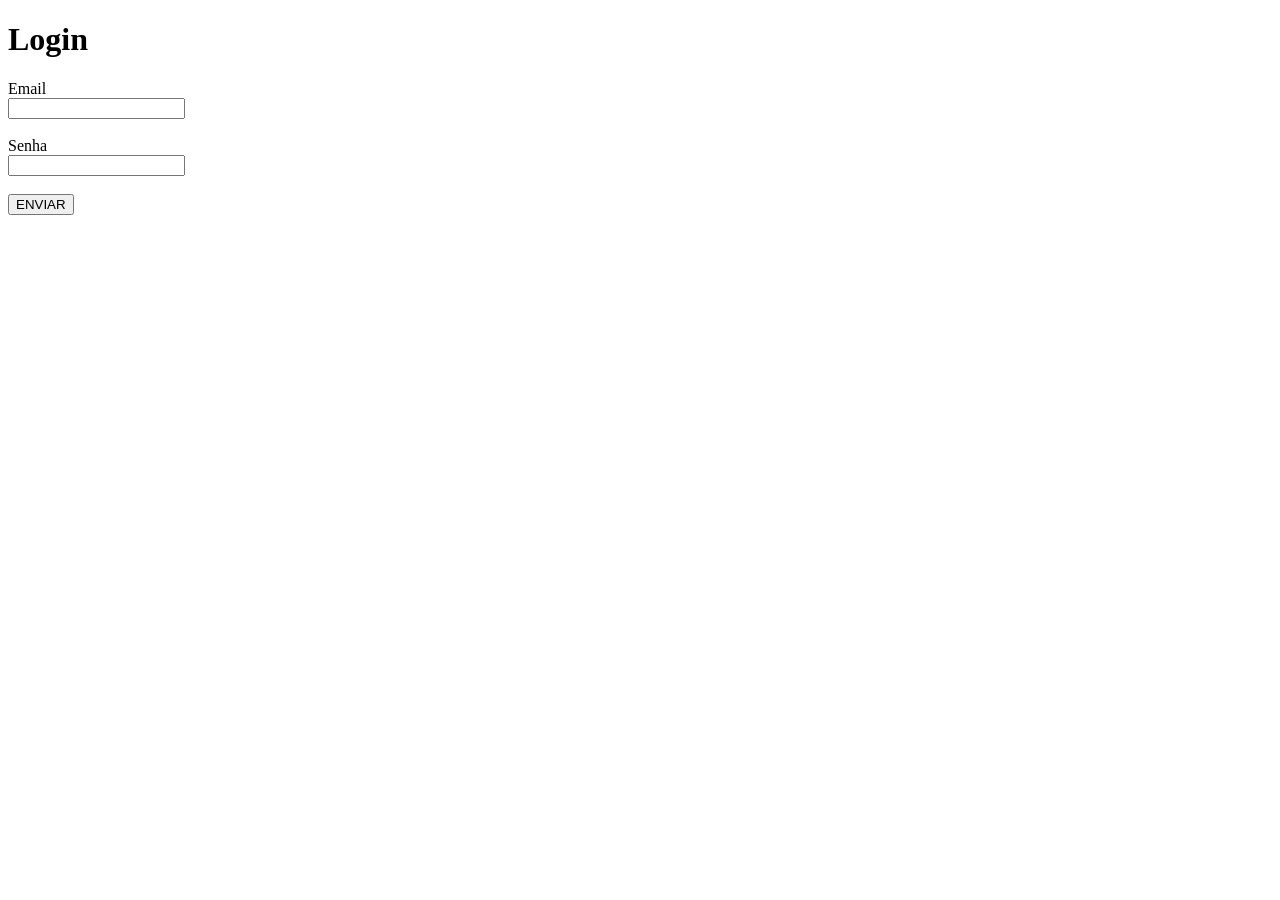
==== view/index.html @ bee3fac4 "Protótipo da função de login" ====
<!DOCTYPE html>
<html lang="en">
<head>
    <meta charset="UTF-8">
    <meta name="viewport" content="width=device-width, initial-scale=1.0">
    <title>Document</title>
</head>
<body>
    <h1>Login</h1>
    <form action="../controller/ControllerAuth.php" method="post">
        <label for="email">Email</label><br>
        <input type="text" name="email"><br>
        <br>
        
        <label for="senha">Senha</label><br>
        <input type="password" name="senha"><br>
        <br>
        <input type="submit" value="ENVIAR">
    </form>
    
</body>
</html>
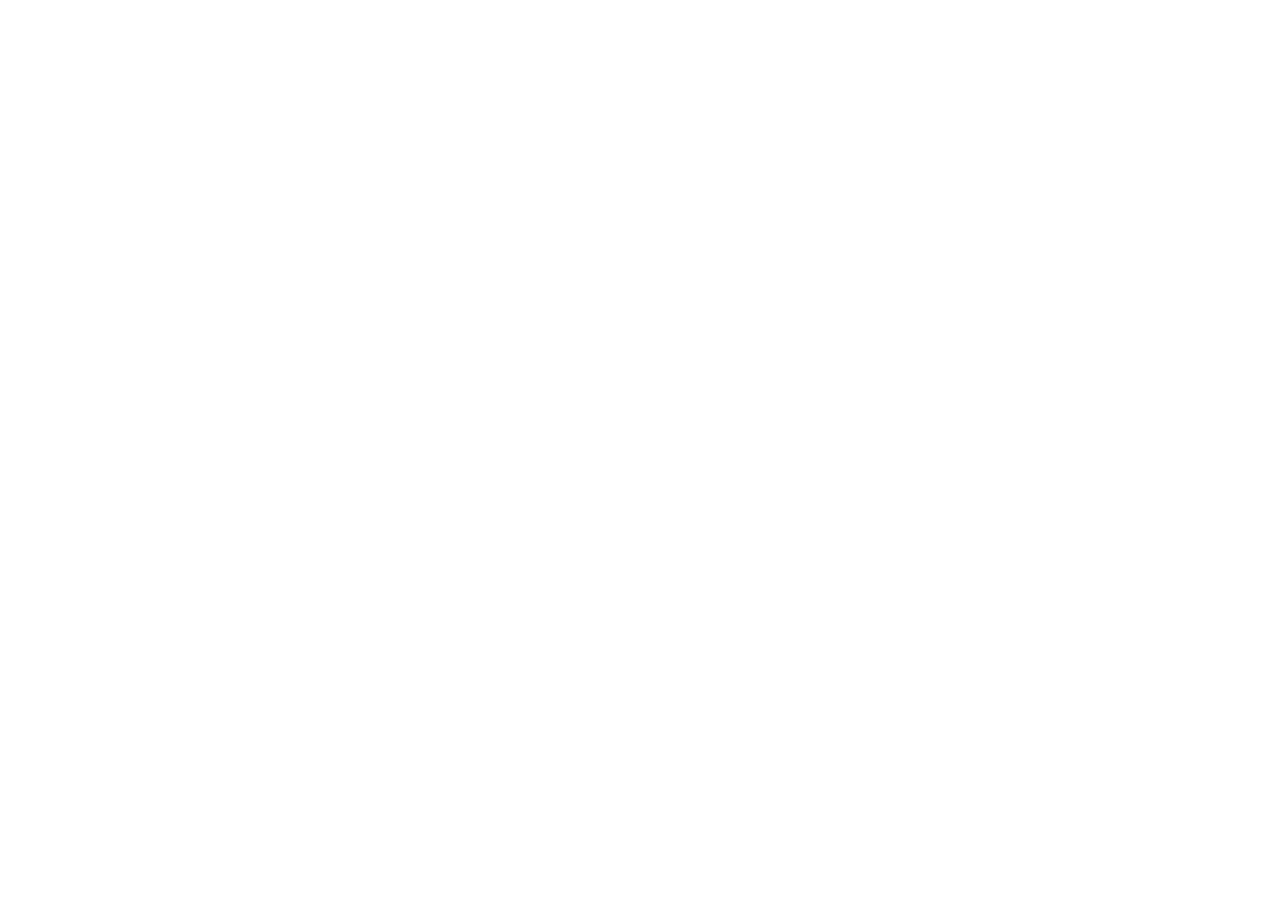
==== commit 1343e084: "Protótipo das funções de cadastro de user, produto e get dos produtos" ====
--- a/view/index.html
+++ b/view/index.html
@@ -3,20 +3,9 @@
 <head>
     <meta charset="UTF-8">
     <meta name="viewport" content="width=device-width, initial-scale=1.0">
-    <title>Document</title>
+    <title>Página Inicial</title>
 </head>
 <body>
-    <h1>Login</h1>
-    <form action="../controller/ControllerAuth.php" method="post">
-        <label for="email">Email</label><br>
-        <input type="text" name="email"><br>
-        <br>
-        
-        <label for="senha">Senha</label><br>
-        <input type="password" name="senha"><br>
-        <br>
-        <input type="submit" value="ENVIAR">
-    </form>
     
 </body>
 </html>
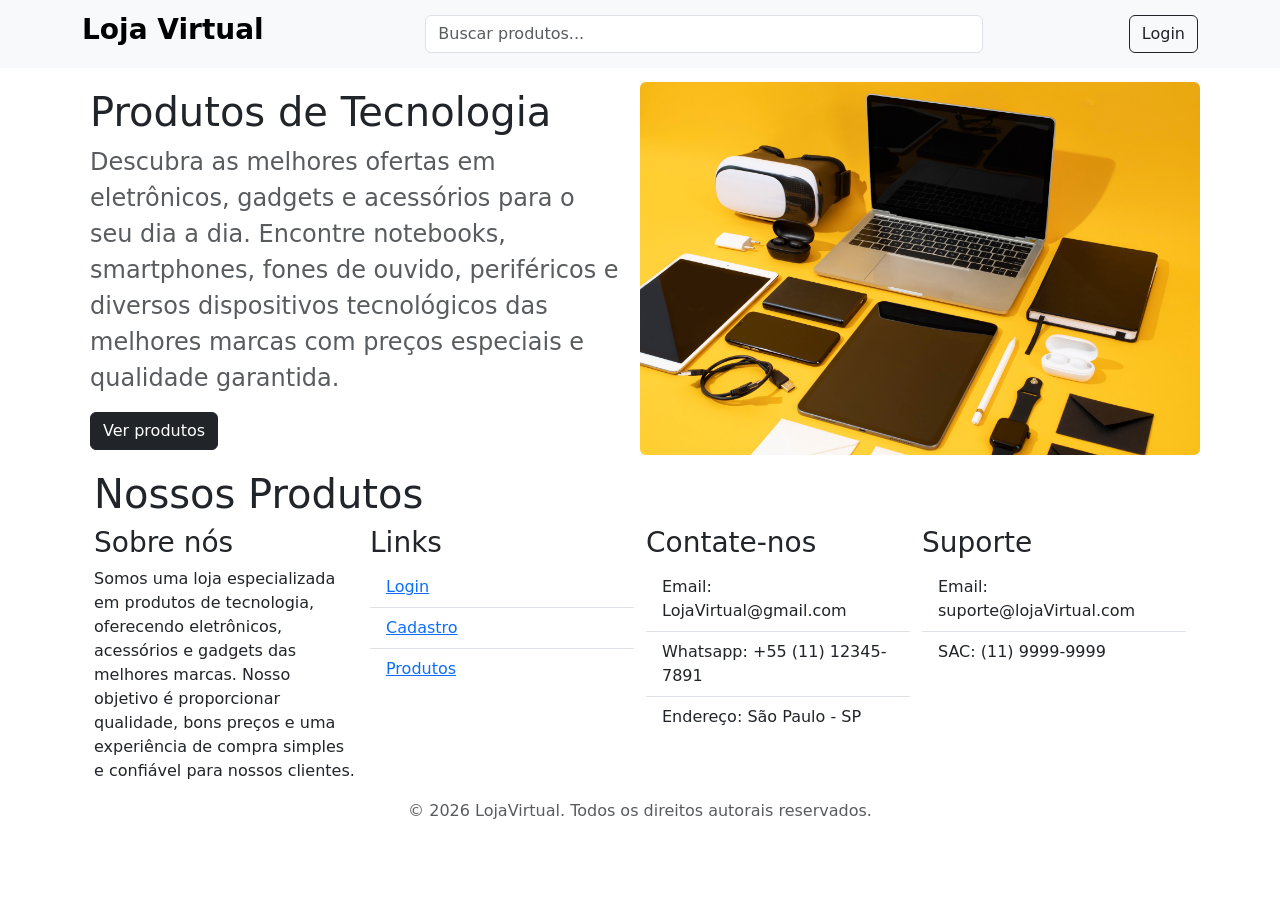
==== commit af13005a: "estilização da home" ====
--- a/view/index.html
+++ b/view/index.html
@@ -1,11 +1,86 @@
 <!DOCTYPE html>
-<html lang="en">
+<html lang="pt-br">
+
 <head>
     <meta charset="UTF-8">
     <meta name="viewport" content="width=device-width, initial-scale=1.0">
     <title>Página Inicial</title>
+    <link href="https://cdn.jsdelivr.net/npm/bootstrap@5.3.2/dist/css/bootstrap.min.css" rel="stylesheet">
+    <link rel="stylesheet" href="./css/home.css">
+    <script type="module" src="./javascript/GetProdutos.js"></script>
 </head>
+
 <body>
-    
+    <nav class="navbar bg-body-tertiary">
+        <div class="container d-flex align-items-center">
+            <h4 class="navbar-brand fw-bold fs-3">Loja Virtual</h4>
+            <form class="mx-auto w-50">
+                <input class="form-control" type="search" placeholder="Buscar produtos..." aria-label="Search">
+            </form>
+            <a href="./login.html" class="btn btn-outline-dark">Login</a>
+        </div>
+    </nav>
+
+    <div class="container d-flex justify-content-center align-items-center banner-container">
+        <div class="banner-text">
+            <h1>Produtos de Tecnologia</h1>
+            <p class="fs-4 text-muted">Descubra as melhores ofertas em eletrônicos, gadgets e acessórios para o seu dia
+                a dia. Encontre notebooks, smartphones, fones de ouvido, periféricos e diversos dispositivos
+                tecnológicos das melhores marcas com preços especiais e qualidade garantida.</p>
+            <a class="btn btn-dark" href="#products-header">Ver produtos</a>
+        </div>
+        <img src="./imagens/banner_lojaVirtual.jpg" class="img-fluid rounded banner-img" alt="Banner da loja">
+    </div>
+
+    <div class="container">
+        <div class="container-fluid">
+            <div class="section-title" id="products-header">
+                <h1>Nossos Produtos</h1>
+            </div>
+            <div id="listaProdutos" class="row g-4 mt-2">
+                <!-- Aqui serão colocados os produtos -->
+            </div>
+        </div>
+
+        <div class="container-fluid">
+            <div class="container-footer">
+                <div class="row container-lists d-flex g-4">
+                    <div class="footer-text col">
+                        <h3>Sobre nós</h3>
+                        <p>Somos uma loja especializada em produtos de tecnologia, oferecendo eletrônicos, acessórios e
+                            gadgets das melhores marcas. Nosso objetivo é proporcionar qualidade, bons preços e uma
+                            experiência de compra simples e confiável para nossos clientes.</p>
+                    </div>
+                    <ul class="col list-group list-group-flush">
+                        <h3>Links</h3>
+                        <li class="list-group-item">
+                            <a href="./login.html">Login</a>
+                        </li>
+                        <li class="list-group-item">
+                            <a href="./cadastro.html">Cadastro</a>
+                        </li>
+                        <li class="list-group-item">
+                            <a href="#products-header">Produtos</a>
+                        </li>
+                    </ul>
+                    <ul class="col list-group list-group-flush">
+                        <h3 class="">Contate-nos</h3>
+                        <li class="list-group-item">Email: LojaVirtual@gmail.com</li>
+                        <li class="list-group-item">Whatsapp: +55 (11) 12345-7891</li>
+                        <li class="list-group-item">Endereço: São Paulo - SP</li>
+                    </ul>
+
+                    <ul class="col list-group list-group-flush">
+                        <h3>Suporte</h3>
+                        <li class="list-group-item">Email: suporte@lojaVirtual.com</li>
+                        <li class="list-group-item">SAC: (11) 9999-9999</li>
+                    </ul>
+
+                </div>
+                <div class="text-center text-muted">© 2026 LojaVirtual. Todos os direitos autorais reservados.</div>
+            </div>
+        </div>
+    </div>
 </body>
+
 </html>
--- a/view/css/home.css
+++ b/view/css/home.css
@@ -0,0 +1,37 @@
+*{
+    padding:0;
+    margin:0;
+    box-sizing: border-box;
+}
+.banner-container{
+    padding: 10px;
+    gap: 10px;
+    width: 100%;
+}
+
+.banner-text{
+    width: 50%;
+    height: 50%;
+    font-size: 20px;
+    padding: 10px;
+}
+.banner-img{
+    height: 100%;
+    width:50%;   
+}
+.card{
+    height:100%;
+    display: flex;
+    flex-direction: column;
+}
+.card .card-body p{
+    font-weight: bold;
+}
+.card .card-header p{
+    font-weight: bold;
+} 
+
+.produto-img{
+    height: 200px;
+    object-fit: cover;
+}
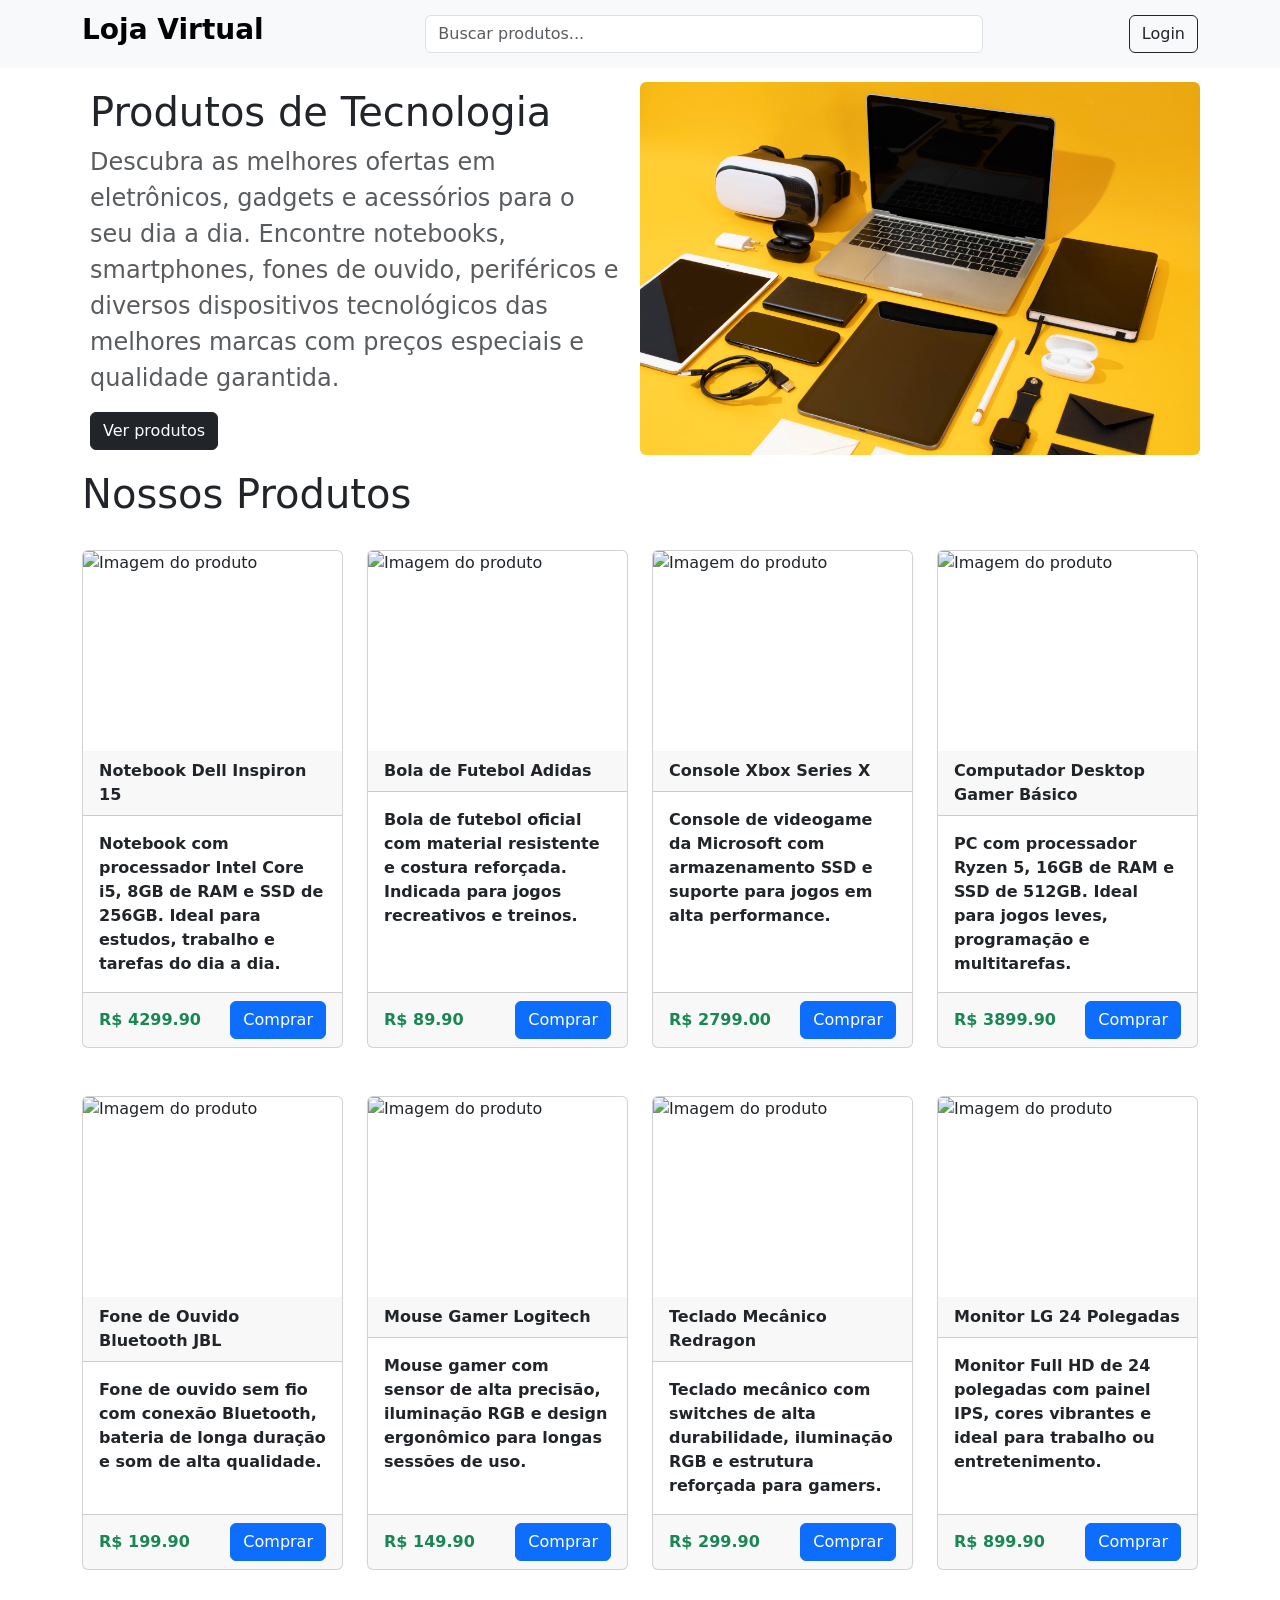
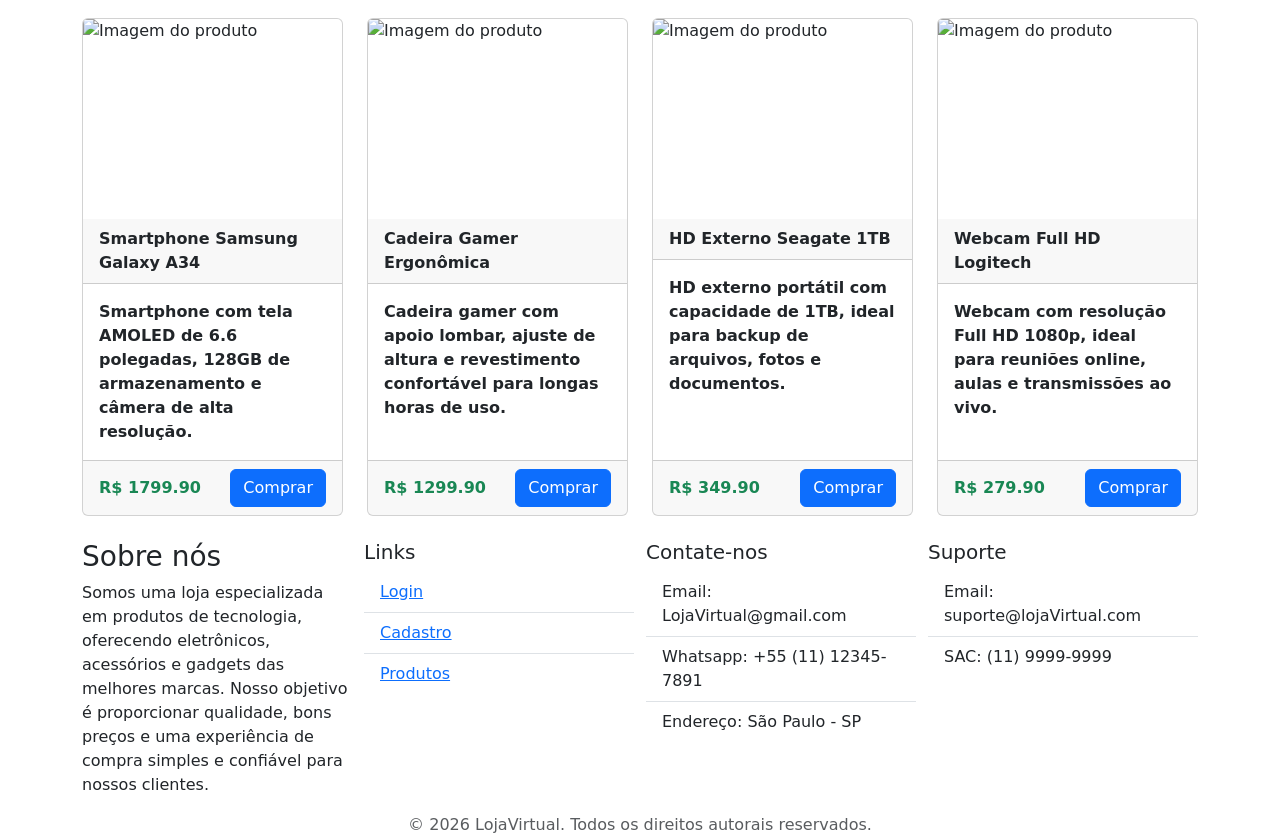
==== commit 48b938c1: "estilização dos formulários" ====
--- a/view/index.html
+++ b/view/index.html
@@ -5,82 +5,140 @@
     <meta charset="UTF-8">
     <meta name="viewport" content="width=device-width, initial-scale=1.0">
     <title>Página Inicial</title>
+
     <link href="https://cdn.jsdelivr.net/npm/bootstrap@5.3.2/dist/css/bootstrap.min.css" rel="stylesheet">
     <link rel="stylesheet" href="./css/home.css">
+
     <script type="module" src="./javascript/GetProdutos.js"></script>
 </head>
 
 <body>
-    <nav class="navbar bg-body-tertiary">
-        <div class="container d-flex align-items-center">
+
+    <nav class="navbar bg-body-tertiary sticky-top">
+        <div class="container align-items-center">
+
             <h4 class="navbar-brand fw-bold fs-3">Loja Virtual</h4>
+
             <form class="mx-auto w-50">
                 <input class="form-control" type="search" placeholder="Buscar produtos..." aria-label="Search">
             </form>
+
             <a href="./login.html" class="btn btn-outline-dark">Login</a>
+
         </div>
     </nav>
 
+
     <div class="container d-flex justify-content-center align-items-center banner-container">
+
         <div class="banner-text">
+
             <h1>Produtos de Tecnologia</h1>
-            <p class="fs-4 text-muted">Descubra as melhores ofertas em eletrônicos, gadgets e acessórios para o seu dia
-                a dia. Encontre notebooks, smartphones, fones de ouvido, periféricos e diversos dispositivos
-                tecnológicos das melhores marcas com preços especiais e qualidade garantida.</p>
+
+            <p class="fs-4 text-muted">
+                Descubra as melhores ofertas em eletrônicos, gadgets e acessórios para o seu dia a dia.
+                Encontre notebooks, smartphones, fones de ouvido, periféricos e diversos dispositivos
+                tecnológicos das melhores marcas com preços especiais e qualidade garantida.
+            </p>
+
             <a class="btn btn-dark" href="#products-header">Ver produtos</a>
+
         </div>
+
         <img src="./imagens/banner_lojaVirtual.jpg" class="img-fluid rounded banner-img" alt="Banner da loja">
+
     </div>
 
+
     <div class="container">
-        <div class="container-fluid">
-            <div class="section-title" id="products-header">
-                <h1>Nossos Produtos</h1>
-            </div>
-            <div id="listaProdutos" class="row g-4 mt-2">
-                <!-- Aqui serão colocados os produtos -->
-            </div>
+
+        <div class="section-title" id="products-header">
+            <h1>Nossos Produtos</h1>
         </div>
 
-        <div class="container-fluid">
-            <div class="container-footer">
-                <div class="row container-lists d-flex g-4">
-                    <div class="footer-text col">
-                        <h3>Sobre nós</h3>
-                        <p>Somos uma loja especializada em produtos de tecnologia, oferecendo eletrônicos, acessórios e
-                            gadgets das melhores marcas. Nosso objetivo é proporcionar qualidade, bons preços e uma
-                            experiência de compra simples e confiável para nossos clientes.</p>
-                    </div>
-                    <ul class="col list-group list-group-flush">
-                        <h3>Links</h3>
-                        <li class="list-group-item">
-                            <a href="./login.html">Login</a>
-                        </li>
-                        <li class="list-group-item">
-                            <a href="./cadastro.html">Cadastro</a>
-                        </li>
-                        <li class="list-group-item">
-                            <a href="#products-header">Produtos</a>
-                        </li>
-                    </ul>
-                    <ul class="col list-group list-group-flush">
-                        <h3 class="">Contate-nos</h3>
-                        <li class="list-group-item">Email: LojaVirtual@gmail.com</li>
-                        <li class="list-group-item">Whatsapp: +55 (11) 12345-7891</li>
-                        <li class="list-group-item">Endereço: São Paulo - SP</li>
-                    </ul>
+        <div id="listaProdutos" class="row g-4 mt-2">
+        </div>
 
-                    <ul class="col list-group list-group-flush">
-                        <h3>Suporte</h3>
-                        <li class="list-group-item">Email: suporte@lojaVirtual.com</li>
-                        <li class="list-group-item">SAC: (11) 9999-9999</li>
-                    </ul>
+
+        <div class="container-footer">
+
+            <div class="row container-lists g-4">
+
+                <div class="footer-text col">
+                    <h3>Sobre nós</h3>
+
+                    <p>
+                        Somos uma loja especializada em produtos de tecnologia,
+                        oferecendo eletrônicos, acessórios e gadgets das melhores marcas.
+                        Nosso objetivo é proporcionar qualidade, bons preços e uma experiência
+                        de compra simples e confiável para nossos clientes.
+                    </p>
 
                 </div>
-                <div class="text-center text-muted">© 2026 LojaVirtual. Todos os direitos autorais reservados.</div>
+
+
+                <ul class="col list-group list-group-flush">
+
+                    <h5>Links</h5>
+
+                    <li class="list-group-item">
+                        <a href="./login.html">Login</a>
+                    </li>
+
+                    <li class="list-group-item">
+                        <a href="./cadastro.html">Cadastro</a>
+                    </li>
+
+                    <li class="list-group-item">
+                        <a href="#products-header">Produtos</a>
+                    </li>
+
+                </ul>
+
+
+                <ul class="col list-group list-group-flush">
+
+                    <h5>Contate-nos</h5>
+
+                    <li class="list-group-item">
+                        Email: LojaVirtual@gmail.com
+                    </li>
+
+                    <li class="list-group-item">
+                        Whatsapp: +55 (11) 12345-7891
+                    </li>
+
+                    <li class="list-group-item">
+                        Endereço: São Paulo - SP
+                    </li>
+
+                </ul>
+
+
+                <ul class="col list-group list-group-flush">
+
+                    <h5>Suporte</h5>
+
+                    <li class="list-group-item">
+                        Email: suporte@lojaVirtual.com
+                    </li>
+
+                    <li class="list-group-item">
+                        SAC: (11) 9999-9999
+                    </li>
+
+                </ul>
+
             </div>
+
+
+            <div class="text-center text-muted">
+                © 2026 LojaVirtual. Todos os direitos autorais reservados.
+            </div>
+
         </div>
     </div>
+
 </body>
 
 </html>
--- a/view/css/home.css
+++ b/view/css/home.css
@@ -1,35 +1,29 @@
 *{
-    padding:0;
-    margin:0;
     box-sizing: border-box;
 }
+
 .banner-container{
     padding: 10px;
     gap: 10px;
-    width: 100%;
 }
 
 .banner-text{
     width: 50%;
-    height: 50%;
     font-size: 20px;
     padding: 10px;
 }
+
 .banner-img{
+    width: 50%;
+}
+
+.card{
     height: 100%;
-    width:50%;   
 }
-.card{
-    height:100%;
-    display: flex;
-    flex-direction: column;
-}
-.card .card-body p{
+
+.card p{
     font-weight: bold;
 }
-.card .card-header p{
-    font-weight: bold;
-} 
 
 .produto-img{
     height: 200px;
